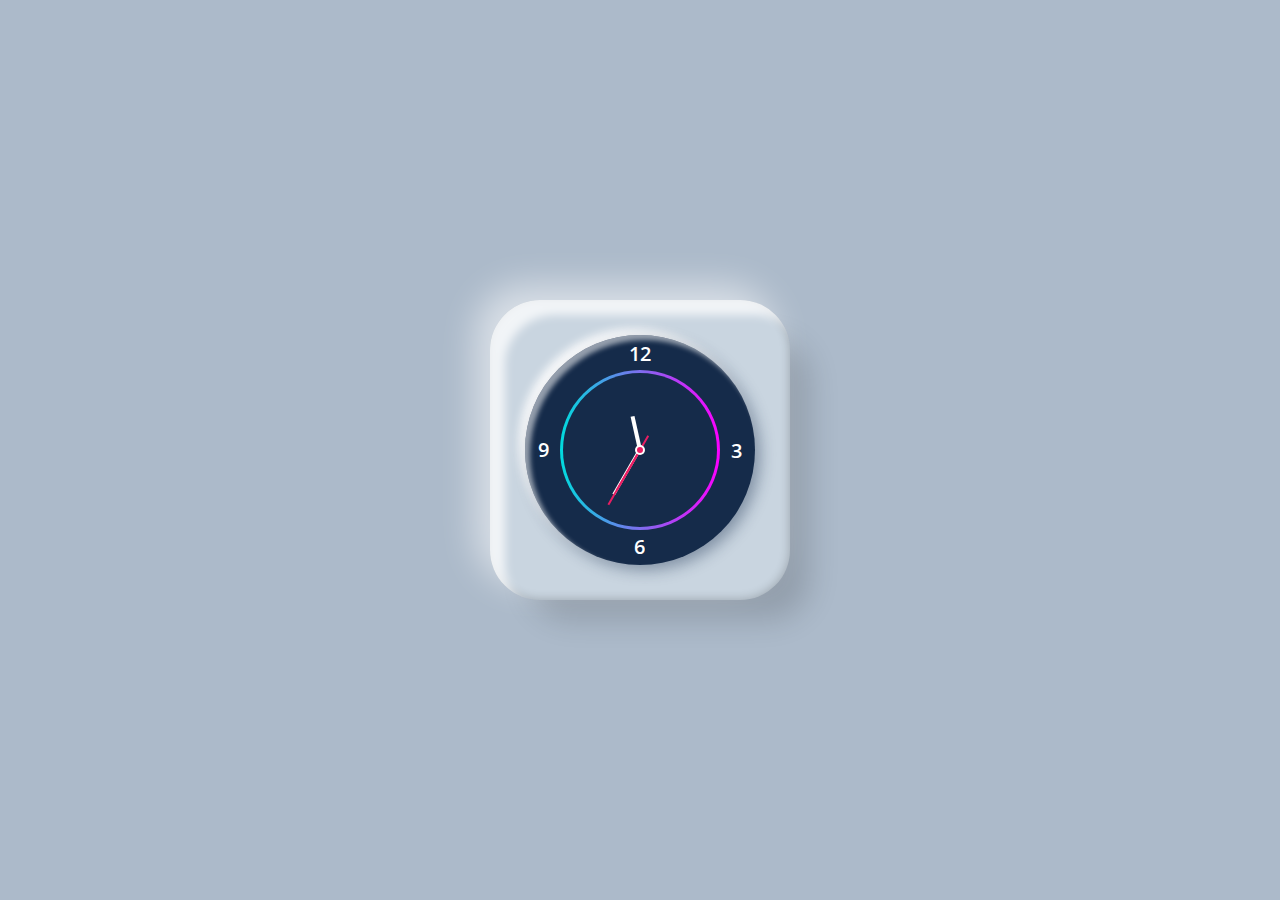
==== Animated Working Analog Clock/index.html @ 1d1010ec "Clocks" ====
<!DOCTYPE html>
    <html lang="en">
    <head>
  <!--==================== METADATOS ====================-->
      <meta charset="UTF-8">
      <meta name="viewport" content="width=device-width, initial-scale=1.0">
      <meta http-equiv="X-UA-Compatible" content="ie=edge">
      <meta name="description" content="Clocks">
      <meta name="keywords" content="HTML-CSS-JS">
      <meta name="author" content="Rocio Cuello">
      
      <!--==================== CSS ====================-->
      <link rel="stylesheet" href="assets/css/style.css">

      <!--==================== TITULO ====================-->
      <title> Clocks | Animated Working Analog Clock </title>

      <!--==================== ICONO DE PESTAÑA ====================-->
      <link rel="icon" sizes="64x64" href="assets/img/favicon.webp"> 

    </head>

  <body>
   <div class="clock">
    <div class="numbers">
      <span style="--i:0;"><b>12</b></span>
      <span style="--i:1;"><b>3</b></span>
      <span style="--i:2;"><b>6</b></span>
      <span style="--i:3;"><b>9</b></span>
      <div class="circle" id="hr"><i></i></div>
      <div class="circle" id="mn"><i></i></div>
      <div class="circle" id="sc"><i></i></div>
    </div>
   </div>
       <!--==================== script ====================-->
    <script>
    let hr = document.querySelector('#hr');
    let mn = document.querySelector('#mn');
    let sc = document.querySelector('#sc');

    setInterval(() => {
      let day = new Date();
        let hh=day.getHours() * 30;
        let mm = day.getMinutes() * 6;
      let ss = day.getSeconds() * 6;

      hr.style.transform = `rotateZ(${hh + (mm / 12)}deg)`;
      mn.style.transform = `rotateZ(${mm}deg)`;
      sc.style.transform = `rotateZ(${ss}deg)`;
      })
    </script>
  </body>
</html>
---- Animated Working Analog Clock/assets/css/style.css ----
@import url('https://fonts.googleapis.com/css2?family=Open+Sans:ital,wght@0,300..800;1,300..800&display=swap');
*{
    margin: 0;
    padding: 0;
    box-sizing: border-box;
    font-family: "Open Sans", sans-serif;
}
body{
    display: flex;
    justify-content: center;
    align-items: center;
    min-height: 100vh;
    background: #acbaca;
}
.clock{
    position: relative;
    width: 300px;
    height: 300px;
    background: #c9d5e0;
    display: flex;
    justify-content: center;
    align-items: center;
    border-radius: 50px;
    box-shadow: 30px 30px 30px -10px rgba(0,0,0,0.15),
    inset 15px 15px 10px rgba(255,255,255,0.75),
    -15px -15px 35px rgba(255,255,255,0.55),
    inset -1px -1px 10px rgba(0,0,0,0.2);
}
.clock::before{
    content: '';
    position: absolute;
    width: 4px;
    height: 4px;
    background: #e91e63;
    border-radius: 50%;
    z-index: 1000;
    box-shadow: 0 0 0 1px #e91e63,
    0 0 0 3px #fff,
    0 0 5px rgba(0,0,0,0.15);
}
.clock .numbers{
    position: absolute;
    inset: 35px;
    background: #152b4a;
    border-radius: 50%;
    box-shadow: 5px 5px 15px #152b4a66,
    inset 5px 5px 5px rgba(255,255,255,0.55),
    -6px -6px 10px rgba(255,255,255,1);
}
.clock .numbers span{
    position: absolute;
    inset: 5px;
    text-align: center;
    color: #fff;
    font-size: 1.25em;
    transform: rotate(calc(90deg * var(--i)));
}
.clock .numbers span b{
   font-weight: 600;
   display: inline-block;
    transform: rotate(calc(-90deg * var(--i)));
}
.clock .numbers::before{
    content: '';
    position: absolute;
    inset: 35px;
    background: linear-gradient(to right, #00dbde 0%, #fc00ff 100%);
    border-radius: 50%;
    animation: animate 2s linear infinite;
}
@keyframes animate{
    0%{
        transform: rotate(360deg);
    }
    100%{
        transform: rotate(0deg);
    }
}
.clock .numbers::after{
    content: '';
    position: absolute;
    inset: 38px;
    background: #152b4a;
    border-radius: 50%;
}
.clock .numbers .circle {
    position: absolute;
    inset: 0;
    border-radius: 50%;
    display: flex;
    justify-content: center;
    z-index: 10;
}
.clock .numbers .circle i{
    position: absolute;
    width: 3px;
    height: 50%;
    background: #fff;
    transform-origin: bottom;
    transform: scaleY(0.55);
}
.clock .numbers .circle#hr i{
    transform: scaleY(0.3);
    width: 4px;
}
.clock .numbers .circle#mn i{
    transform: scaleY(0.45);
}
.clock .numbers .circle#sc i{
    width: 2px;
     transform: scaleY(0.55);
     background: #e91e63;
     box-shadow: 0 30px 0 #e91e63;

}
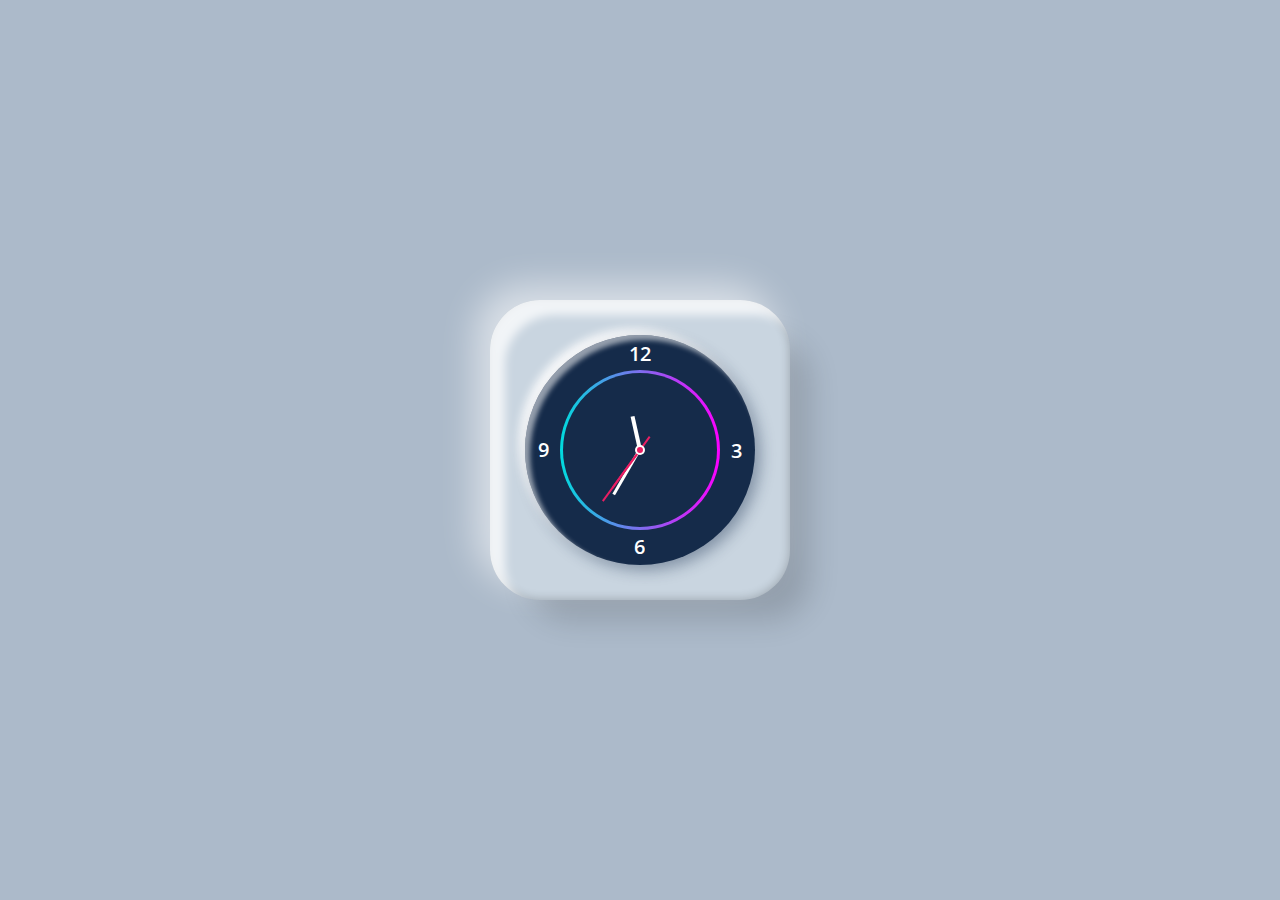
==== commit e92e1e84: "Clocks" ====
--- a/Animated Working Analog Clock/index.html
+++ b/Animated Working Analog Clock/index.html
@@ -1,53 +1,51 @@
 <!DOCTYPE html>
-    <html lang="en">
-    <head>
+<html lang="es">
+<head>
   <!--==================== METADATOS ====================-->
-      <meta charset="UTF-8">
-      <meta name="viewport" content="width=device-width, initial-scale=1.0">
-      <meta http-equiv="X-UA-Compatible" content="ie=edge">
-      <meta name="description" content="Clocks">
-      <meta name="keywords" content="HTML-CSS-JS">
-      <meta name="author" content="Rocio Cuello">
-      
-      <!--==================== CSS ====================-->
-      <link rel="stylesheet" href="assets/css/style.css">
+  <meta charset="UTF-8">
+  <meta name="viewport" content="width=device-width, initial-scale=1.0">
+  <meta http-equiv="X-UA-Compatible" content="ie=edge">
+  <meta name="description" content="Clocks">
+  <meta name="keywords" content="HTML-CSS-JS">
+  <meta name="author" content="Rocio Cuello">
 
-      <!--==================== TITULO ====================-->
-      <title> Clocks | Animated Working Analog Clock </title>
+  <!--==================== CSS ====================-->
+  <link rel="stylesheet" href="assets/css/style.css">
 
-      <!--==================== ICONO DE PESTAÑA ====================-->
-      <link rel="icon" sizes="64x64" href="assets/img/favicon.webp"> 
+  <!--==================== TITULO ====================-->
+  <title> Clocks | Animated Working Analog Clock </title>
 
-    </head>
+  <!--==================== ICONO DE PESTAÑA ====================-->
+  <link rel="icon" sizes="64x64" href="assets/img/favicon.webp"> 
+</head>
+<body>
+  <div class="clock">
+  <div class="numbers">
+    <span style="--i:0;"><b>12</b></span>
+    <span style="--i:1;"><b>3</b></span>
+    <span style="--i:2;"><b>6</b></span>
+    <span style="--i:3;"><b>9</b></span>
+    <div class="circle" id="hr"><i></i></div>
+    <div class="circle" id="mn"><i></i></div>
+    <div class="circle" id="sc"><i></i></div>
+  </div>
+  </div>
+  <!--==================== SCRIPT ====================-->
+  <script>
+  let hr = document.querySelector('#hr');
+  let mn = document.querySelector('#mn');
+  let sc = document.querySelector('#sc');
 
-  <body>
-   <div class="clock">
-    <div class="numbers">
-      <span style="--i:0;"><b>12</b></span>
-      <span style="--i:1;"><b>3</b></span>
-      <span style="--i:2;"><b>6</b></span>
-      <span style="--i:3;"><b>9</b></span>
-      <div class="circle" id="hr"><i></i></div>
-      <div class="circle" id="mn"><i></i></div>
-      <div class="circle" id="sc"><i></i></div>
-    </div>
-   </div>
-       <!--==================== script ====================-->
-    <script>
-    let hr = document.querySelector('#hr');
-    let mn = document.querySelector('#mn');
-    let sc = document.querySelector('#sc');
+  setInterval(() => {
+    let day = new Date();
+      let hh=day.getHours() * 30;
+      let mm = day.getMinutes() * 6;
+    let ss = day.getSeconds() * 6;
 
-    setInterval(() => {
-      let day = new Date();
-        let hh=day.getHours() * 30;
-        let mm = day.getMinutes() * 6;
-      let ss = day.getSeconds() * 6;
-
-      hr.style.transform = `rotateZ(${hh + (mm / 12)}deg)`;
-      mn.style.transform = `rotateZ(${mm}deg)`;
-      sc.style.transform = `rotateZ(${ss}deg)`;
-      })
-    </script>
-  </body>
+    hr.style.transform = `rotateZ(${hh + (mm / 12)}deg)`;
+    mn.style.transform = `rotateZ(${mm}deg)`;
+    sc.style.transform = `rotateZ(${ss}deg)`;
+    })
+  </script>
+</body>
 </html>
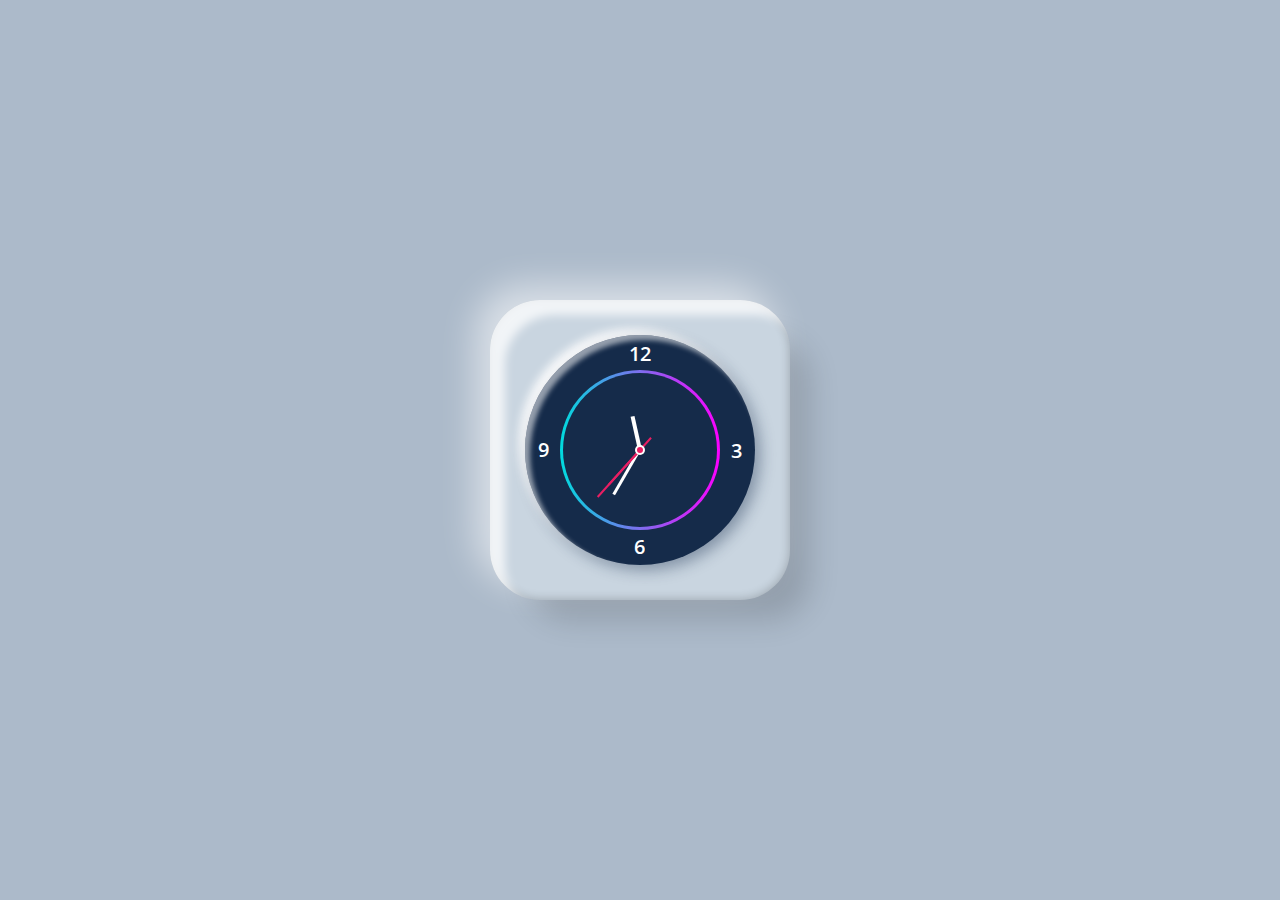
==== commit 8cb7e224: "Clocks" ====
--- a/Animated Working Analog Clock/index.html
+++ b/Animated Working Analog Clock/index.html
@@ -17,6 +17,7 @@
 
   <!--==================== ICONO DE PESTAÑA ====================-->
   <link rel="icon" sizes="64x64" href="assets/img/favicon.webp"> 
+  <link rel="icon" sizes="64x64" href="assets/img/favicon.png"> 
 </head>
 <body>
   <div class="clock">
@@ -48,4 +49,4 @@
     })
   </script>
 </body>
-</html>
+</html>